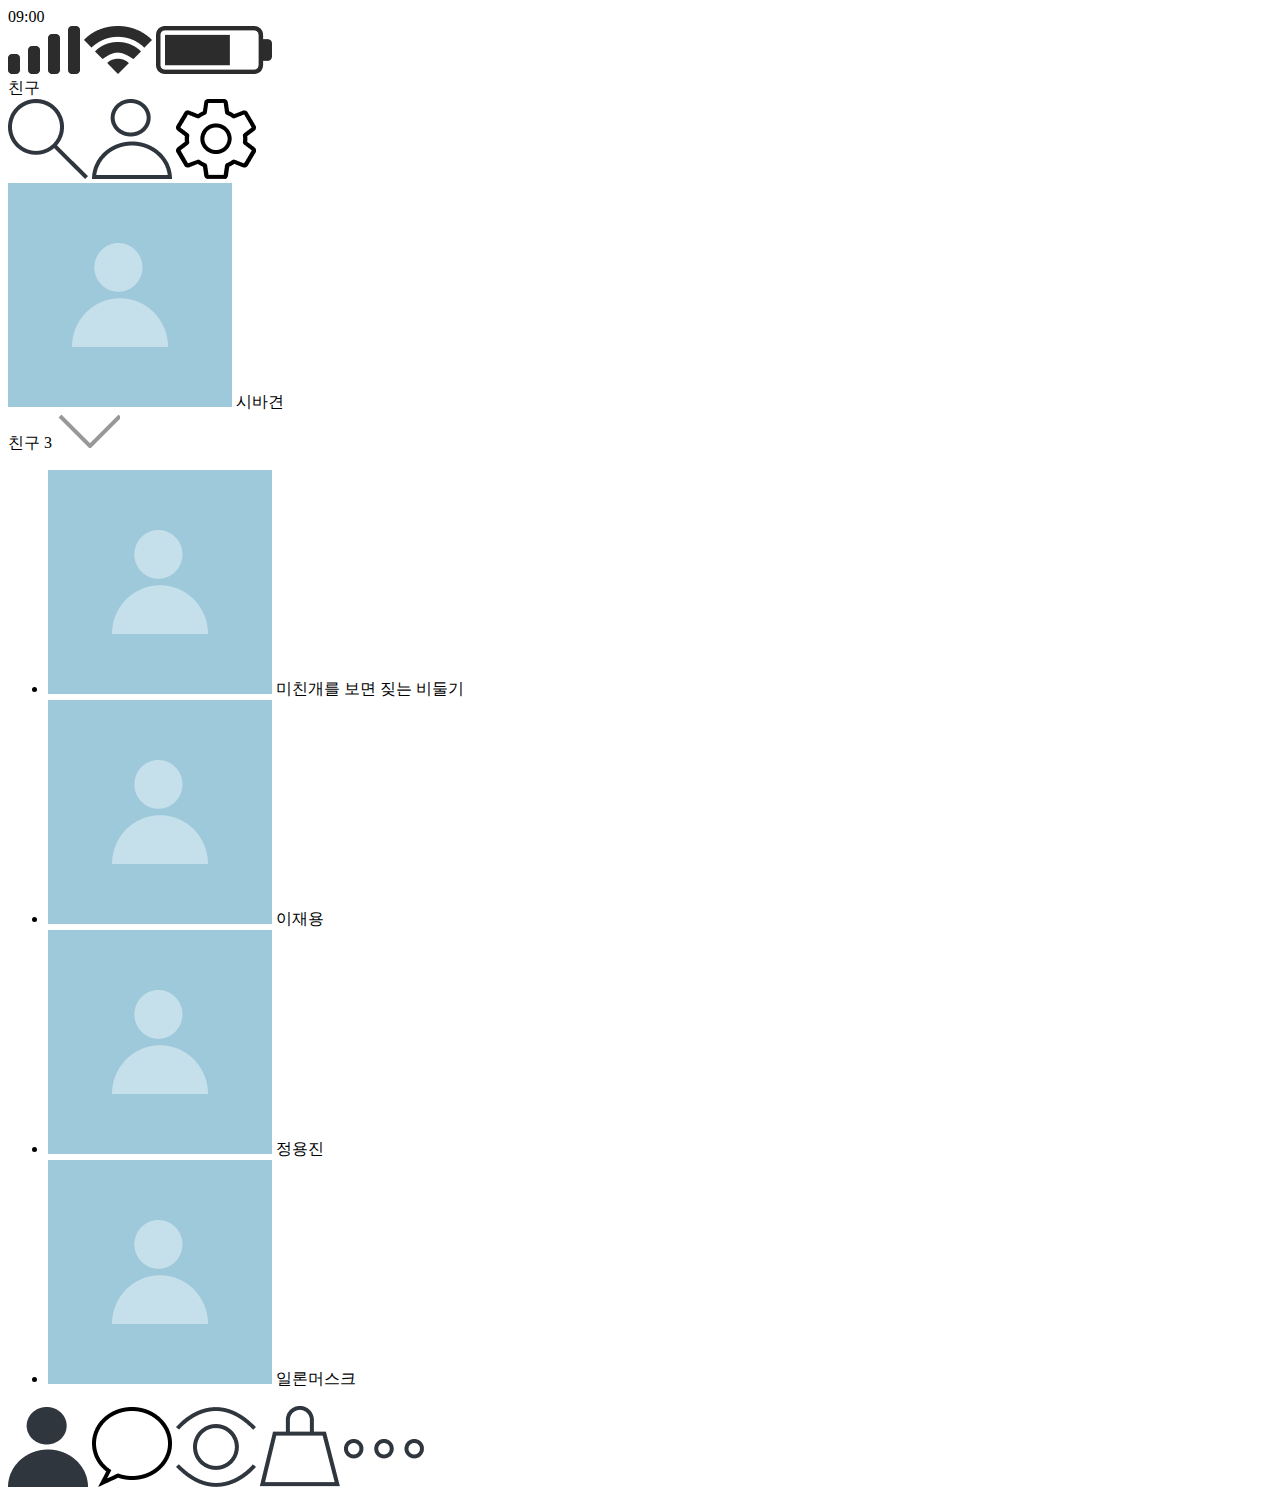
==== index.html @ 0a2a16a7 "index.html 문서 마크업 구조 정의" ====
<!DOCTYPE html>
<html>
    <head>
        <meta charset="UTF-8" />
        <title>MegaTalk</title>
    </head>
    <body>
        <div>
            <time>09:00</time>
            <div>
                <img src="data/images/cellular.png" alt="통신상태 아이콘" />
                <img src="data/images/wifi.png" alt="와이파이 아이콘" />
                <img src="data/images/battery.png" alt="잔여 배터리 아이콘" />
            </div>
        </div>
        <header>
            <label>친구</label>
            <nav>
                <img src="data/images/search.png" alt="검색 아이콘" />
                <img src="data/images/add-friend.png" alt="친구추가 아이콘" />
                <img src="data/images/settings.png" alt="설정 아이콘" />
            </nav>
        </header>
        <main>
            <section>
                <img src="data/images/avatar.png" alt="사용자 본인 아바타" />
                <label>시바견</label>
            </section>
            <section>
                <div>
                    <label>친구 3</label>
                    <img src="data/images/chevron-down.png" alt="아래 펼치기 아이콘" />    
                </div>
                <ul>
                    <li>
                        <img src="data/images/avatar.png" alt="친구 아바타 1" />
                        <label>미친개를 보면 짖는 비둘기</label>
                    </li>
                    <li>
                        <img src="data/images/avatar.png" alt="친구 아바타 2" />
                        <label>이재용</label>
                    </li>
                    <li>
                        <img src="data/images/avatar.png" alt="친구 아바타 3" />
                        <label>정용진</label>
                    </li>
                    <li>
                        <img src="data/images/avatar.png" alt="친구 아바타 4" />
                        <label>일론머스크</label>
                    </li>
                </ul>
            </section>
        </main>
        <nav>
            <img src="data/images/user-fill.png" alt="친구목록 아이콘" />
            <img src="data/images/chat-blank.png" alt="채팅 아이콘" />
            <img src="data/images/view-blank.png" alt="뷰 아이콘" />
            <img src="data/images/shopping-blank.png" alt="쇼핑하기 아이콘" />
            <img src="data/images/more-blank.png" alt="기타 아이콘" />
        </nav>
    </body>
</html>
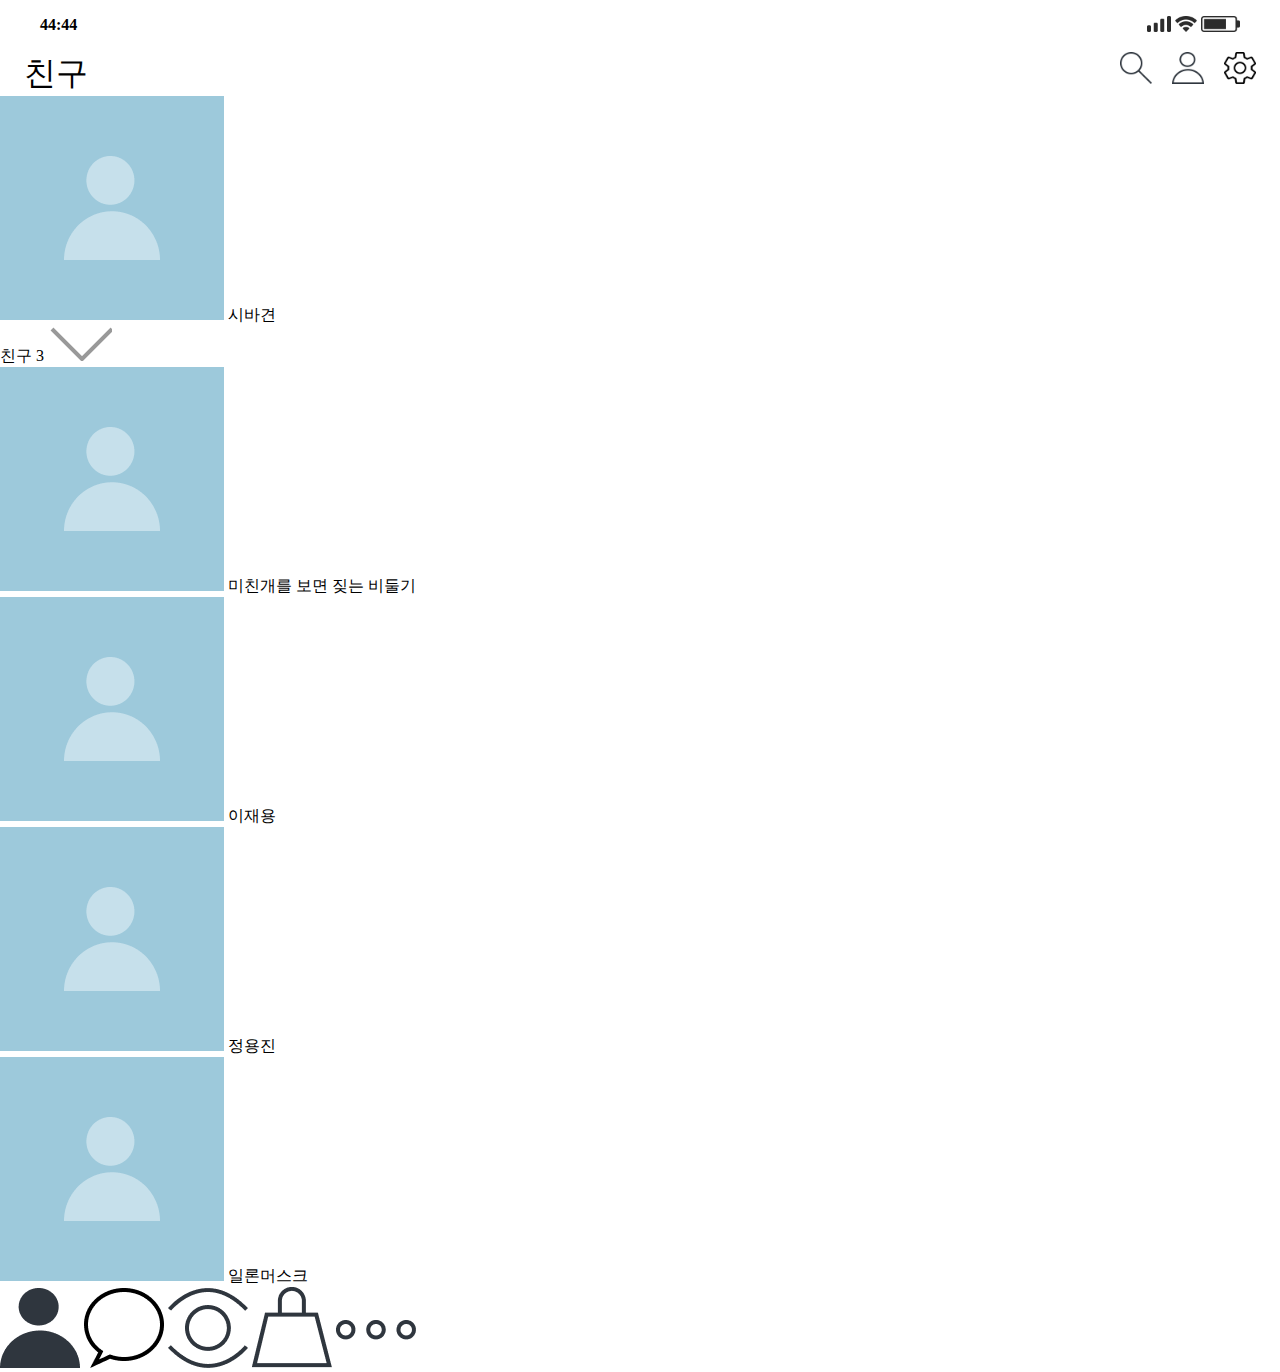
==== commit 7573712d: "전체, 레이아웃, 최상단 상태 바, header 바 css 적용" ====
--- a/index.html
+++ b/index.html
@@ -3,17 +3,20 @@
     <head>
         <meta charset="UTF-8" />
         <title>MegaTalk</title>
+        <link rel="stylesheet" href="styles/global.css" /> 
+        <link rel="stylesheet" href="styles/layout.css" />
+        <link rel="stylesheet" href="styles/bars.css" />
     </head>
     <body>
-        <div>
-            <time>09:00</time>
+        <div id="status-bar">
+            <time>44:44</time>
             <div>
                 <img src="data/images/cellular.png" alt="통신상태 아이콘" />
                 <img src="data/images/wifi.png" alt="와이파이 아이콘" />
                 <img src="data/images/battery.png" alt="잔여 배터리 아이콘" />
             </div>
         </div>
-        <header>
+        <header id="header-bar">
             <label>친구</label>
             <nav>
                 <img src="data/images/search.png" alt="검색 아이콘" />
@@ -51,7 +54,7 @@
                 </ul>
             </section>
         </main>
-        <nav>
+        <nav id="below-menu">
             <img src="data/images/user-fill.png" alt="친구목록 아이콘" />
             <img src="data/images/chat-blank.png" alt="채팅 아이콘" />
             <img src="data/images/view-blank.png" alt="뷰 아이콘" />
--- a/styles/global.css
+++ b/styles/global.css
@@ -0,0 +1,6 @@
+* {
+    box-sizing: border-box;
+
+    padding: 0;
+    margin: 0;
+}
--- a/styles/layout.css
+++ b/styles/layout.css
@@ -0,0 +1,43 @@
+body {
+    display: grid;
+
+    grid-template-areas:
+        "phone-status"
+        "header"
+        "main"
+        "main"
+        "main"
+        "main"
+        "main"
+        "main"
+        "main"
+        "main"
+        "main"
+        "main"
+        "below-menu"
+        "below-menu";
+}
+
+#status-bar {
+    grid-area: "phone-status";
+
+    display: flex;
+
+    justify-content: space-between;
+}
+
+header {
+    grid-area: "header";
+
+    display: flex;
+
+    justify-content: space-between;
+}
+
+main {
+    grid-area: "main";
+}
+
+#below-menu {
+    grid-area: "below-menu";
+}
--- a/styles/bars.css
+++ b/styles/bars.css
@@ -0,0 +1,25 @@
+#status-bar {
+    padding: 1em 2.5em 0 2.5em;
+}
+
+#status-bar time {
+    font-weight: bold;
+}
+
+#status-bar img {
+    height: 1em;
+}
+
+#header-bar {
+    padding: 1em 1.5em 0 1.5em;
+}
+
+header > label {
+    font-size: 2em;
+}
+
+header img {
+    height: 2em;
+
+    padding-left: 1em;
+}
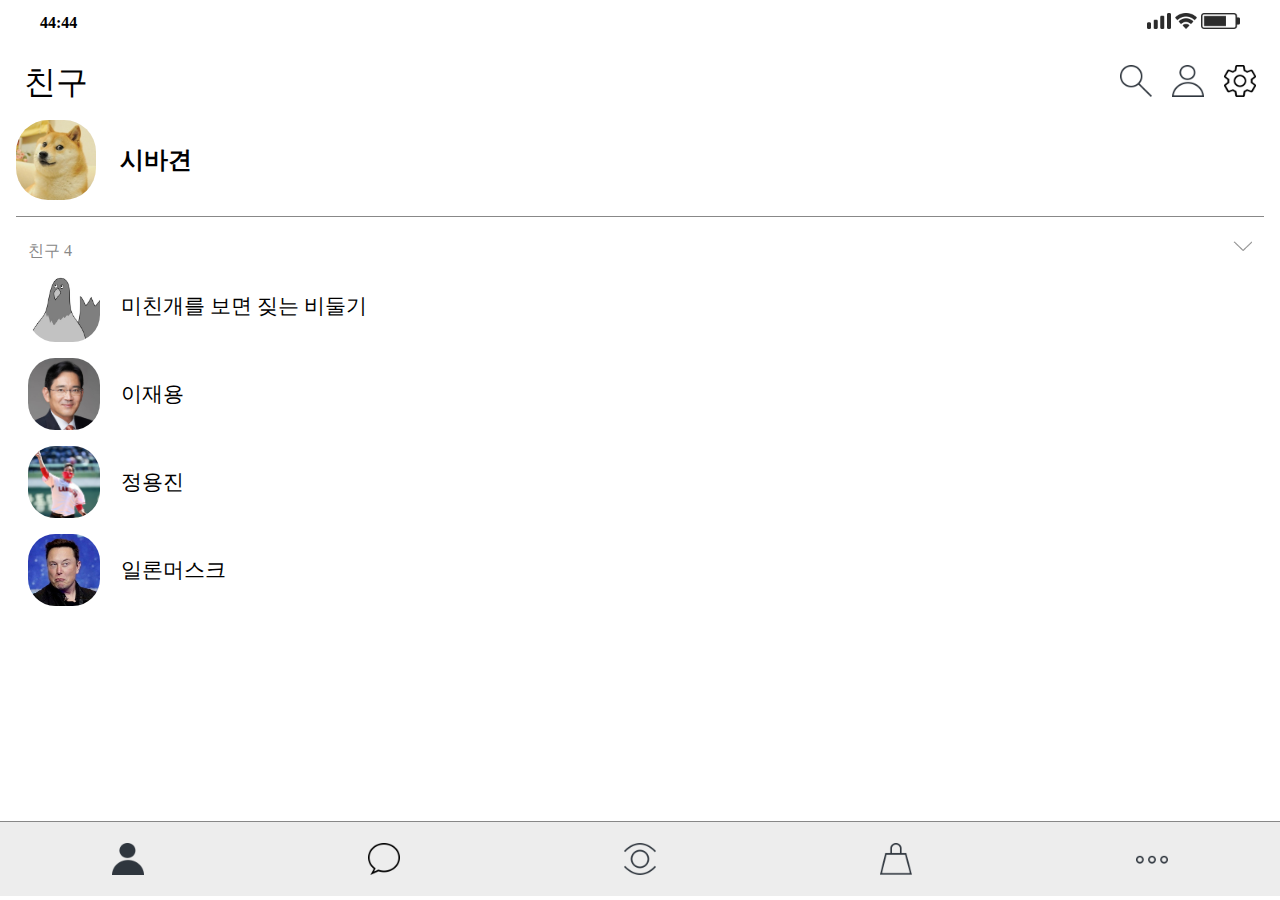
==== commit eb9603be: "main, 하단 네비게이션 바 css 적용" ====
--- a/index.html
+++ b/index.html
@@ -6,6 +6,7 @@
         <link rel="stylesheet" href="styles/global.css" /> 
         <link rel="stylesheet" href="styles/layout.css" />
         <link rel="stylesheet" href="styles/bars.css" />
+        <link rel="stylesheet" href="styles/main.css" />
     </head>
     <body>
         <div id="status-bar">
@@ -25,36 +26,36 @@
             </nav>
         </header>
         <main>
-            <section>
-                <img src="data/images/avatar.png" alt="사용자 본인 아바타" />
+            <section id="my-profile-thumbnail">
+                <img src="data/images/shiba.jpeg" alt="사용자 본인 아바타" />
                 <label>시바견</label>
             </section>
-            <section>
-                <div>
-                    <label>친구 3</label>
+            <section id="friend-profile-thumbnails">
+                <div id="fold-unfold-bar">
+                    <label>친구 4</label>
                     <img src="data/images/chevron-down.png" alt="아래 펼치기 아이콘" />    
                 </div>
                 <ul>
-                    <li>
-                        <img src="data/images/avatar.png" alt="친구 아바타 1" />
+                    <li class="friend-profile-thumbnail">
+                        <img src="data/images/gugu.jpeg" alt="친구 아바타 1" />
                         <label>미친개를 보면 짖는 비둘기</label>
                     </li>
-                    <li>
-                        <img src="data/images/avatar.png" alt="친구 아바타 2" />
+                    <li class="friend-profile-thumbnail">
+                        <img src="data/images/jay-lee.jpeg" alt="친구 아바타 2" />
                         <label>이재용</label>
                     </li>
-                    <li>
-                        <img src="data/images/avatar.png" alt="친구 아바타 3" />
+                    <li class="friend-profile-thumbnail">
+                        <img src="data/images/jay-lee2.jpeg" alt="친구 아바타 3" />
                         <label>정용진</label>
                     </li>
-                    <li>
-                        <img src="data/images/avatar.png" alt="친구 아바타 4" />
+                    <li class="friend-profile-thumbnail">
+                        <img src="data/images/musk.jpeg" alt="친구 아바타 4" />
                         <label>일론머스크</label>
                     </li>
                 </ul>
             </section>
         </main>
-        <nav id="below-menu">
+        <nav id="below-menu-bar">
             <img src="data/images/user-fill.png" alt="친구목록 아이콘" />
             <img src="data/images/chat-blank.png" alt="채팅 아이콘" />
             <img src="data/images/view-blank.png" alt="뷰 아이콘" />
--- a/styles/global.css
+++ b/styles/global.css
@@ -4,3 +4,7 @@
     padding: 0;
     margin: 0;
 }
+
+li {
+    list-style: none;
+}--- a/styles/layout.css
+++ b/styles/layout.css
@@ -1,43 +1,54 @@
+html {
+    height: 100vh;
+}
+
 body {
     display: grid;
 
-    grid-template-areas:
-        "phone-status"
-        "header"
-        "main"
-        "main"
-        "main"
-        "main"
-        "main"
-        "main"
-        "main"
-        "main"
-        "main"
-        "main"
-        "below-menu"
-        "below-menu";
+    min-height: 100vh;
 }
 
 #status-bar {
-    grid-area: "phone-status";
+    display: flex;
 
+    justify-content: space-between;
+    align-items: center;
+}
+
+header {
+    display: flex;
+
+    justify-content: space-between;
+    align-items: center;
+}
+
+#fold-unfold-bar {
     display: flex;
 
     justify-content: space-between;
 }
 
-header {
-    grid-area: "header";
-
+#my-profile-thumbnail {
     display: flex;
 
-    justify-content: space-between;
+    align-items: center;
 }
 
-main {
-    grid-area: "main";
+#friend-profile-thumbnails {
+    display: flex;
+
+    flex-direction: column;
 }
 
-#below-menu {
-    grid-area: "below-menu";
+.friend-profile-thumbnail {
+    display: flex;
+
+    align-items: center;
 }
+
+#below-menu-bar {
+    display: flex;
+
+    justify-content: space-around;
+    align-items: center;
+}
--- a/styles/bars.css
+++ b/styles/bars.css
@@ -1,5 +1,7 @@
 #status-bar {
-    padding: 1em 2.5em 0 2.5em;
+    height: 5vh;
+
+    padding: 0 2.5em;
 }
 
 #status-bar time {
@@ -11,7 +13,9 @@
 }
 
 #header-bar {
-    padding: 1em 1.5em 0 1.5em;
+    height: 7.5vh;
+
+    padding: 0 1.5em;
 }
 
 header > label {
@@ -23,3 +27,14 @@
 
     padding-left: 1em;
 }
+
+#below-menu-bar {
+    height: 75px;
+
+    border-top: 1px solid #888;
+    background-color: rgb(237, 237, 237);
+}
+
+#below-menu-bar img {
+    height: 2em;
+}
--- a/styles/main.css
+++ b/styles/main.css
@@ -0,0 +1,50 @@
+main {
+    height: 77.5vh;
+
+    margin: 0 1em;
+}
+
+#my-profile-thumbnail {
+    padding-bottom: 1em;
+
+    border-bottom: 1px solid #888
+}
+
+#my-profile-thumbnail img {
+    height: 5em;
+    border-radius: 2em;
+}
+
+#my-profile-thumbnail label {
+    padding-left: 1em;
+
+    font-weight: bold;
+    font-size: 1.5em;
+}
+
+#friend-profile-thumbnails {
+    padding: 1.5em 0.75em; 
+}
+
+#fold-unfold-bar label {
+    color: #888;
+}
+
+#fold-unfold-bar img {
+    height: 0.65em;
+}
+
+.friend-profile-thumbnail {
+    padding: 0.5em 0;
+}
+
+.friend-profile-thumbnail > img {
+    height: 4.5em;
+    border-radius: 1.7em;
+}
+
+.friend-profile-thumbnail > label {
+    font-size: 1.3em;
+
+    padding-left: 1em;
+}
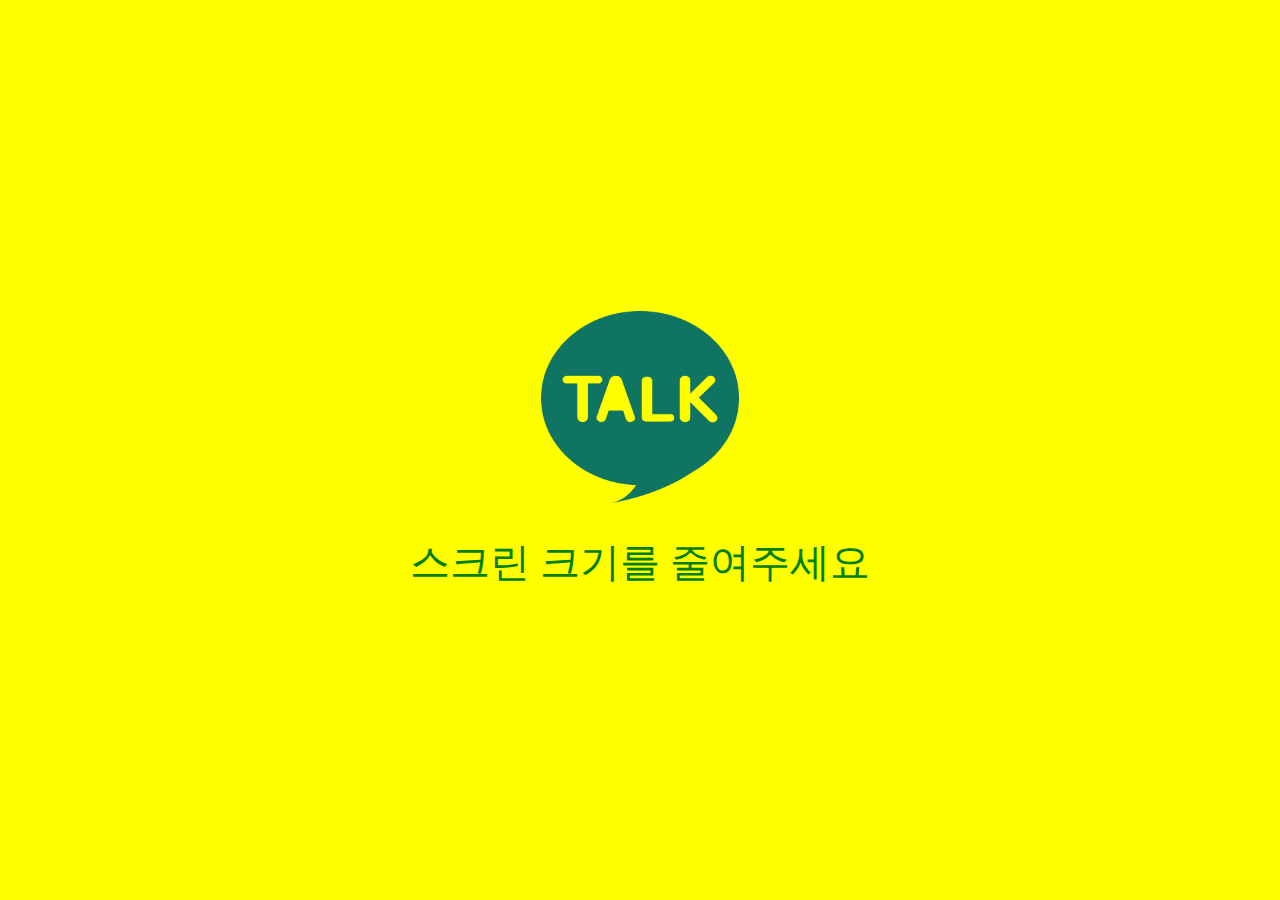
==== commit d953d55a: "화면 크기에 따른 사이즈 조절 안내 css 적용" ====
--- a/index.html
+++ b/index.html
@@ -5,62 +5,79 @@
         <title>MegaTalk</title>
         <link rel="stylesheet" href="styles/global.css" /> 
         <link rel="stylesheet" href="styles/layout.css" />
+        <link rel="stylesheet" href="styles/limitscreensize.css" />
         <link rel="stylesheet" href="styles/bars.css" />
         <link rel="stylesheet" href="styles/main.css" />
     </head>
     <body>
-        <div id="status-bar">
-            <time>44:44</time>
-            <div>
-                <img src="data/images/cellular.png" alt="통신상태 아이콘" />
-                <img src="data/images/wifi.png" alt="와이파이 아이콘" />
-                <img src="data/images/battery.png" alt="잔여 배터리 아이콘" />
+        <aside id="limit-screen-size">
+            <img src="data/images/logo.png" alt="메가톡 아이콘" />
+            <label>스크린 크기를 줄여주세요</label>
+        </aside>
+        <main>
+            <div id="status-bar">
+                <time>44:44</time>
+                <div>
+                    <img src="data/images/cellular.png" alt="통신상태 아이콘" />
+                    <img src="data/images/wifi.png" alt="와이파이 아이콘" />
+                    <img src="data/images/battery.png" alt="잔여 배터리 아이콘" />
+                </div>
             </div>
-        </div>
-        <header id="header-bar">
-            <label>친구</label>
-            <nav>
-                <img src="data/images/search.png" alt="검색 아이콘" />
-                <img src="data/images/add-friend.png" alt="친구추가 아이콘" />
-                <img src="data/images/settings.png" alt="설정 아이콘" />
+            <header id="header-bar">
+                <label>친구</label>
+                <nav>
+                    <a href="#"><img src="data/images/search.png" alt="검색 아이콘" /></a>
+                    <a href="#"><img src="data/images/add-friend.png" alt="친구추가 아이콘" /></a>
+                    <a href="#"><img src="data/images/settings.png" alt="설정 아이콘" /></a>
+                </nav>
+            </header>
+            <article>
+                <a id="my-profile-thumbnail" href="#">
+                    <img src="data/images/shiba.jpeg" alt="사용자 본인 아바타" />
+                    <label>시바견</label>
+                </a>
+                <section id="friend-profile-thumbnails">
+                    <div id="fold-unfold-bar">
+                        <label>친구 4</label>
+                        <img src="data/images/chevron-down.png" alt="아래 펼치기 아이콘" />    
+                    </div>
+                    <nav>
+                        <ul>
+                            <li>
+                                <a class="friend-profile-thumbnail" href="#">
+                                    <img src="data/images/gugu.jpeg" alt="친구 아바타 1" />
+                                    <label>미친개를 보면 짖는 비둘기</label>
+                                </a>
+                            </li>
+                            <li>
+                                <a class="friend-profile-thumbnail" href="#">
+                                    <img src="data/images/jay-lee.jpeg" alt="친구 아바타 2" />
+                                    <label>이재용</label>
+                                </a>
+                            </li>
+                            <li>
+                                <a class="friend-profile-thumbnail" href="#">
+                                    <img src="data/images/jay-lee2.jpeg" alt="친구 아바타 3" />
+                                    <label>정용진</label>
+                                </a>
+                            </li>
+                            <li>
+                                <a class="friend-profile-thumbnail" href="#">
+                                    <img src="data/images/musk.jpeg" alt="친구 아바타 4" />
+                                    <label>일론머스크</label>
+                                </a>
+                            </li>
+                        </ul>
+                    </nav>
+                </section>
+            </article>
+            <nav id="below-menu-bar">
+                <a href="#"><img src="data/images/user-fill.png" alt="친구목록 아이콘" /></a>
+                <a href="#"><img src="data/images/chat-blank.png" alt="채팅 아이콘" /></a>
+                <a href="#"><img src="data/images/view-blank.png" alt="뷰 아이콘" /></a>
+                <a href="#"><img src="data/images/shopping-blank.png" alt="쇼핑하기 아이콘" /></a>
+                <a href="#"><img src="data/images/more-blank.png" alt="기타 아이콘" /></a>
             </nav>
-        </header>
-        <main>
-            <section id="my-profile-thumbnail">
-                <img src="data/images/shiba.jpeg" alt="사용자 본인 아바타" />
-                <label>시바견</label>
-            </section>
-            <section id="friend-profile-thumbnails">
-                <div id="fold-unfold-bar">
-                    <label>친구 4</label>
-                    <img src="data/images/chevron-down.png" alt="아래 펼치기 아이콘" />    
-                </div>
-                <ul>
-                    <li class="friend-profile-thumbnail">
-                        <img src="data/images/gugu.jpeg" alt="친구 아바타 1" />
-                        <label>미친개를 보면 짖는 비둘기</label>
-                    </li>
-                    <li class="friend-profile-thumbnail">
-                        <img src="data/images/jay-lee.jpeg" alt="친구 아바타 2" />
-                        <label>이재용</label>
-                    </li>
-                    <li class="friend-profile-thumbnail">
-                        <img src="data/images/jay-lee2.jpeg" alt="친구 아바타 3" />
-                        <label>정용진</label>
-                    </li>
-                    <li class="friend-profile-thumbnail">
-                        <img src="data/images/musk.jpeg" alt="친구 아바타 4" />
-                        <label>일론머스크</label>
-                    </li>
-                </ul>
-            </section>
         </main>
-        <nav id="below-menu-bar">
-            <img src="data/images/user-fill.png" alt="친구목록 아이콘" />
-            <img src="data/images/chat-blank.png" alt="채팅 아이콘" />
-            <img src="data/images/view-blank.png" alt="뷰 아이콘" />
-            <img src="data/images/shopping-blank.png" alt="쇼핑하기 아이콘" />
-            <img src="data/images/more-blank.png" alt="기타 아이콘" />
-        </nav>
     </body>
 </html>
--- a/styles/global.css
+++ b/styles/global.css
@@ -5,6 +5,15 @@
     margin: 0;
 }
 
+a {
+    text-decoration: none;
+    color: black;
+}
+
 li {
     list-style: none;
-}+}
+
+label {
+    cursor: unset;
+}
--- a/styles/layout.css
+++ b/styles/layout.css
@@ -2,10 +2,19 @@
     height: 100vh;
 }
 
-body {
+main {
     display: grid;
 
     min-height: 100vh;
+}
+
+#limit-screen-size {
+    display: flex;
+
+    flex-direction: column;
+
+    justify-content: center;
+    align-items: center;;
 }
 
 #status-bar {
@@ -15,7 +24,7 @@
     align-items: center;
 }
 
-header {
+#header-bar {
     display: flex;
 
     justify-content: space-between;
--- a/styles/limitscreensize.css
+++ b/styles/limitscreensize.css
@@ -0,0 +1,34 @@
+#limit-screen-size {
+    position: fixed;
+
+    height: 100vh;
+    width: 100vw;
+    z-index: 0;
+
+    background-color: yellow;
+
+    opacity: 0%;
+}
+
+#limit-screen-size img {
+    height: 12em;
+
+    margin-bottom: 2em;
+}
+
+#limit-screen-size label {
+    font-size: 2.5em;
+
+    font-weight: lighter;
+    color: green;
+}
+
+main {
+    z-index: 1;
+}
+
+@media (min-width: 750px) {
+    #limit-screen-size {
+        opacity: 100%;
+    }
+}
--- a/styles/main.css
+++ b/styles/main.css
@@ -1,4 +1,4 @@
-main {
+article {
     height: 77.5vh;
 
     margin: 0 1em;
@@ -38,12 +38,12 @@
     padding: 0.5em 0;
 }
 
-.friend-profile-thumbnail > img {
+.friend-profile-thumbnail img {
     height: 4.5em;
     border-radius: 1.7em;
 }
 
-.friend-profile-thumbnail > label {
+.friend-profile-thumbnail label {
     font-size: 1.3em;
 
     padding-left: 1em;
